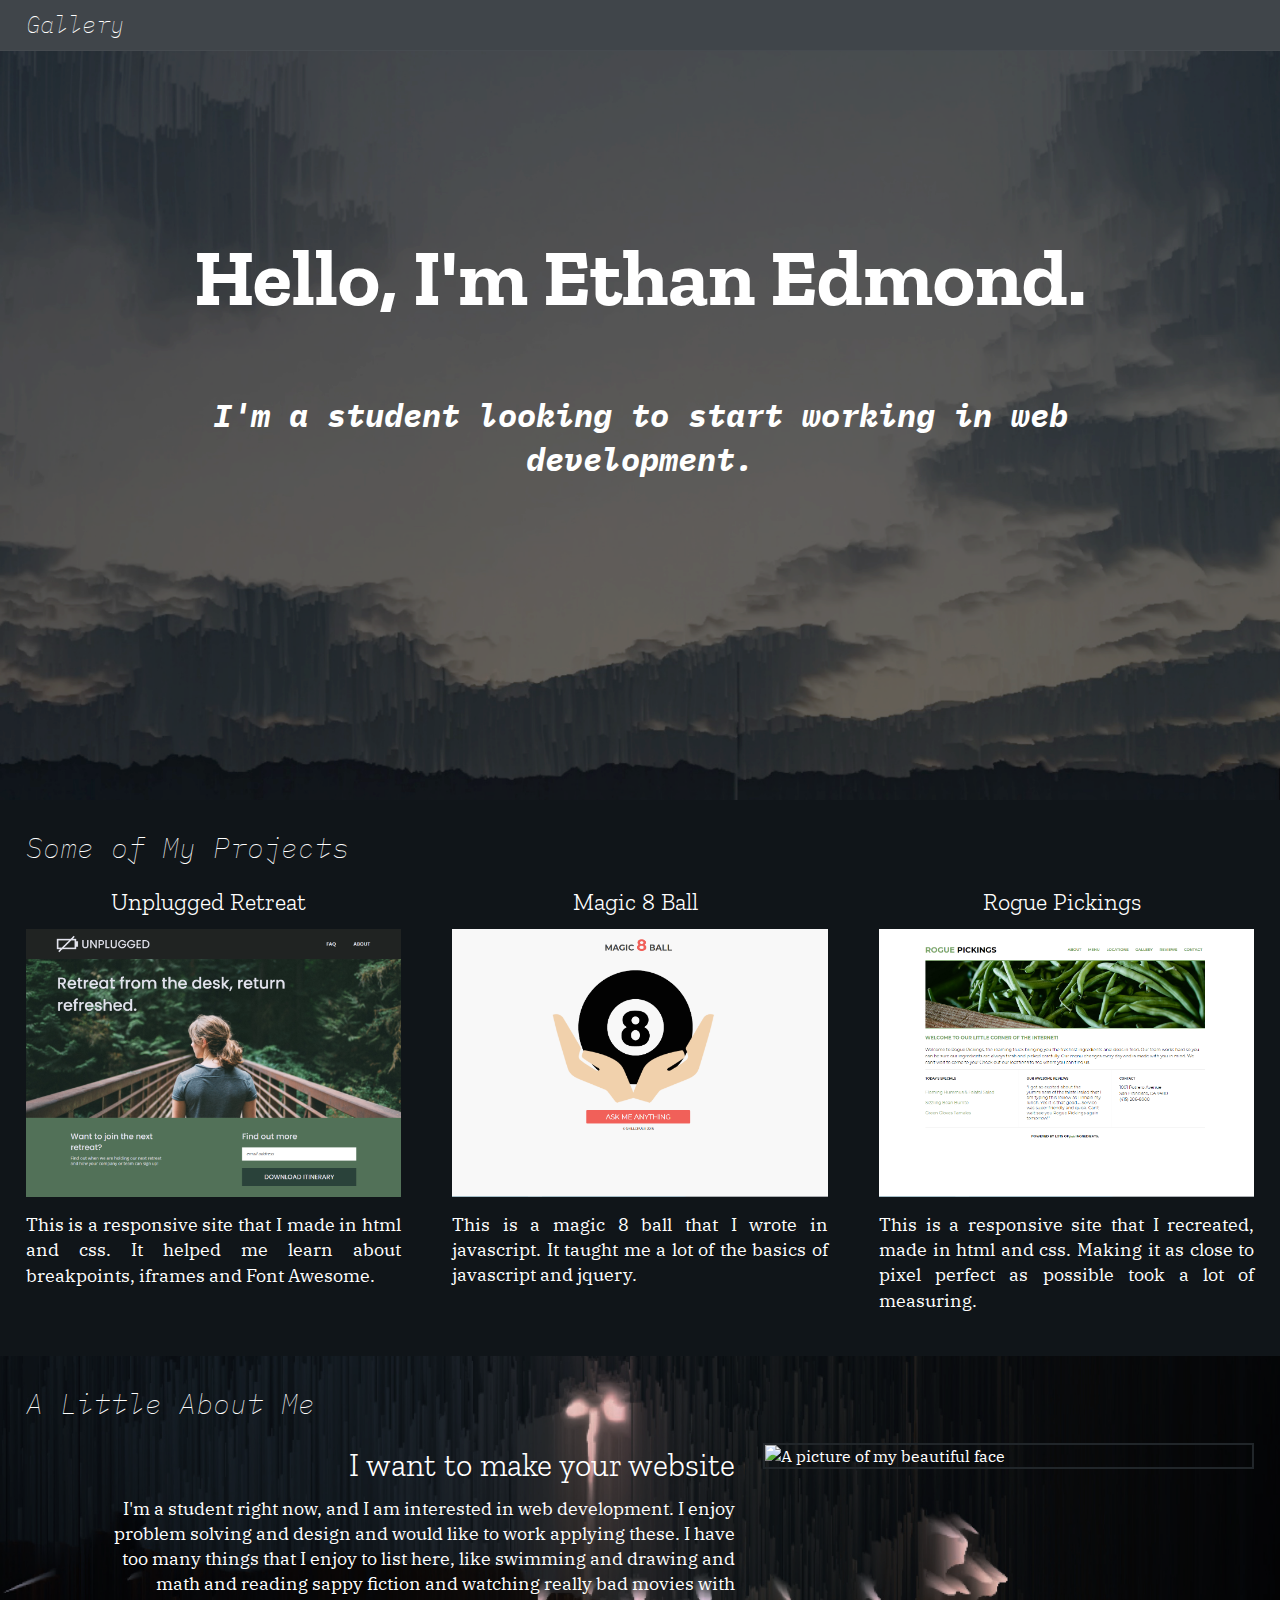
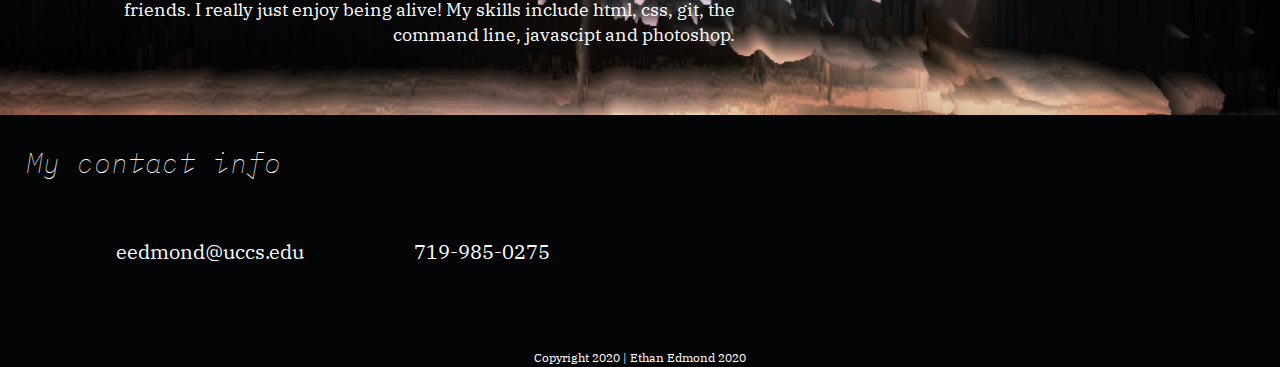
==== index.html @ 9919afca "Fixed TODOs" ====
<!doctype html>
<html class="no-js" lang="">

  <head>
    <meta charset="utf-8">
    <title>Ethan Edmond's Site</title>
    <meta name="description" content="">
    <meta name="viewport" content="width=device-width, initial-scale=1">

    <meta property="og:title" content="">
    <meta property="og:type" content="">
    <meta property="og:url" content="">
    <meta property="og:image" content="">

    <link rel="manifest" href="site.webmanifest">
    <link rel="apple-touch-icon" href="icon.png">
    <!-- Place favicon.ico in the root directory -->

    <link rel="stylesheet" href="css/normalize.css">
    <link rel="stylesheet" href="css/main.css">

    <!-- Google Fonts -->
    <link href="https://fonts.googleapis.com/css2?family=IBM+Plex+Mono:ital,wght@1,100;1,700&family=IBM+Plex+Serif&family=Zilla+Slab:wght@400;700&display=swap" rel="stylesheet">
    <meta name="theme-color" content="#fafafa">

    <!-- Font Awesome -->
    <script src="https://kit.fontawesome.com/902cdac91e.js" crossorigin="anonymous"></script>

  </head>

  <!--
       TODO:
       theme button (maybe in the future)
  -->
  <body>
    <header class="hero-area" id="main-hero">
      <nav>
        <ul>
          <li>
            <a id="gallery-button" href="gallery/index.html">
              gallery
            </a>
          </li>
        </ul>
      </nav>
      <div class="content-wrapper">
        <h1>Hello, I'm Ethan Edmond.</h1>
        <h2>I'm a student looking to start working in web development.</h2>
      </div>
    </header>

    <main>
      <section id="portfolio">
        <div class="content-wrapper">
          <h2>
            <a id="project-button" href="gallery/index.html">
              Some of My Projects
            </a>
          </h2>
          <div class="project-divider"></div>
          <div class="project">
            <h3>
              <a id="unplugged-button" href="https://ethan-edmond.github.io/unplugged-retreat/" target="_blank">
                Unplugged Retreat
              </a>
            </h3>
            <div class="project-image">
              <a href="https://ethan-edmond.github.io/unplugged-retreat/" target="_blank">
                <img id="unplugged-image" src="img/unplugged-screenshot.png" alt="A screenshot of the unplugged project site">
              </a>
            </div>
            <div class="project-content">
              <p>
                This is a responsive site that I made in html and css. It
                helped me learn about breakpoints, iframes and Font
                Awesome.
              </p>
            </div>
          </div>
          <div class="project-divider"></div>
          <div class="project">
            <h3>
              <a id="magic-8-button" href="https://ethan-edmond.github.io/magic-8-ball/" target="_blank">
                Magic 8 Ball
              </a>
            </h3>
            <div class="project-image">
              <a href="https://ethan-edmond.github.io/magic-8-ball/" target="_blank">
                <img id="magic-8-ball-image" src="img/magic-8-ball-screenshot.png" alt="A screenshot of the magic 8 ball project">
              </a>
            </div>
            <div class="project-content">
              <p>
                This is a magic 8 ball that I wrote in javascript. It
                taught me a lot of the basics of javascript and jquery.
              </p>
            </div>
          </div>
          <div class="project-divider"></div>
          <div class="project">
            <h3>
              <a id="rogue-button" href="https://ethan-edmond.github.io/206-rogue-site/" target="_blank">
                Rogue Pickings
              </a>
            </h3>
            <div class="project-image">
              <a href="https://ethan-edmond.github.io/206-rogue-site/" target="_blank">
                <img id="rogue-pickings-image" src="img/rogue-pickings-screenshot.png" alt="A screenshot of the rogue pickings site">
              </a>
            </div>
            <div class="project-content">
              <p>
                This is a responsive site that I recreated, made in html and
                css. Making it as close to pixel perfect as possible took a lot
                of measuring.
              </p>
            </div>
          </div>
        </div>
      </section>
      <section id="about">
        <div class="content-wrapper">
          <h2>
              A Little About Me
          </h2>
          <div id="about-content">
            <div id="about-text">
              <h3>I want to make your website</h3>
              <p>
                I'm a student right now, and I am interested in web development. I
                enjoy problem solving and design and would like to work applying
                these. I have too many things that I enjoy to list here, like
                swimming and drawing and math and reading sappy fiction and
                watching really bad movies with friends. I really just enjoy being
                alive! My skills include html, css, git, the command line,
                javascipt and photoshop.
              </p>
            </div>
            <img src="img/head3-comp.png" alt="A picture of my beautiful face">
          </div>
        </div>
      </section>
    </main>

    <footer>
      <div class="content-wrapper">
        <h2>My contact info</h2>

        <div id="contact">
          <div class="contact-item">
            <p class="fontawesome-icon">
              <a href="mailto:eedmond@uccs.edu">
                <i class="fas fa-paper-plane"></i>
              </a>
            </p>

            <a class="contact-text" href="mailto:eedmond@uccs.edu">eedmond@uccs.edu</a>
          </div>

          <div class="contact-item">
            <p class="fontawesome-icon">
              <a href="tel:7199850275">
                <i class="fas fa-phone"></i>
              </a>
            </p>

            <a class="contact-text" href="tel:7199850275">719-985-0275</a>
          </div>

        </div>

        <div class="divider"></div>

        <div id="social">
          <p class="fontawesome-icon">
            <a href="https://twitter.com/ethanedmond6">
              <i class="fab fa-twitter"></i>
            </a>
          </p>

          <p class="fontawesome-icon">
            <a href="https://github.com/Ethan-Edmond">
              <i class="fab fa-github"></i>
            </a>
          </p>

          <p class="fontawesome-icon">
            <a href="https://linkedin.com/in/ethan-edmond-a02b62186">
              <i class="fab fa-linkedin"></i>
            </a>
          </p>
        </div>
      </div>

      <div id="copyright">
        Copyright 2020 | Ethan Edmond 2020
      </div>
    </footer>

    <script src="js/vendor/modernizr-3.11.2.min.js"></script>
    <script src="js/plugins.js"></script>
    <script src="js/main.js"></script>

    <!-- Google Analytics: change UA-XXXXX-Y to be your site's ID. -->
    <script>
     window.ga = function () { ga.q.push(arguments) }; ga.q = []; ga.l = +new Date;
     ga('create', 'UA-XXXXX-Y', 'auto'); ga('set', 'anonymizeIp', true); ga('set', 'transport', 'beacon'); ga('send', 'pageview')
    </script>
    <script src="https://www.google-analytics.com/analytics.js" async></script>
  </body>

</html>
---- css/main.css ----
/*! HTML5 Boilerplate v8.0.0 | MIT License | https://html5boilerplate.com/ */

/* main.css 2.1.0 | MIT License | https://github.com/h5bp/main.css#readme */
/*
 * What follows is the result of much research on cross-browser styling.
 * Credit left inline and big thanks to Nicolas Gallagher, Jonathan Neal,
 * Kroc Camen, and the H5BP dev community and team.
 */

/* ==========================================================================
   Base styles: opinionated defaults
   ========================================================================== */

html {
  color: #222;
  font-size: 1em;
  line-height: 1.4;
}

/*
 * Remove text-shadow in selection highlight:
 * https://twitter.com/miketaylr/status/12228805301
 *
 * Vendor-prefixed and regular ::selection selectors cannot be combined:
 * https://stackoverflow.com/a/16982510/7133471
 *
 * Customize the background color to match your design.
 */

::-moz-selection {
  background: #b3d4fc;
  text-shadow: none;
}

::selection {
  background: #b3d4fc;
  text-shadow: none;
}

/*
 * A better looking default horizontal rule
 */

hr {
  display: block;
  height: 1px;
  border: 0;
  border-top: 1px solid #ccc;
  margin: 1em 0;
  padding: 0;
}

/*
 * Remove the gap between audio, canvas, iframes,
 * images, videos and the bottom of their containers:
 * https://github.com/h5bp/html5-boilerplate/issues/440
 */

audio,
canvas,
iframe,
img,
svg,
video {
  vertical-align: middle;
}

/*
 * Remove default fieldset styles.
 */

fieldset {
  border: 0;
  margin: 0;
  padding: 0;
}

/*
 * Allow only vertical resizing of textareas.
 */

textarea {
  resize: vertical;
}

/* ==========================================================================
   Author's custom styles
   ========================================================================== */

/***** Global Styles *****/

html {
    font-size: 16px;
    font-family: "IBM Plex Serif";
    background: #101519;
    color: white;
}

ul {
    color: white;
    display: flex;
    justify-content: space-evenly;
    align-items: center;
    list-style-type: none;
    font-family: "IBM Plex Mono";
    font-size: 1.5em;
    font-weight: 100;
    font-style: italic;
    margin: 0;
    padding: 8px 0;
    background: #40454a;
    text-transform: capitalize;
    border: 0px solid #464b50;
    border-width: 0 0 1px 0;
}

a {
    padding: 8px 0;
    text-decoration: inherit;
    color: inherit;
}

.content-wrapper {
    padding-top: 24px;
    padding-left: 6%;
    padding-right: 6%;
    width: 100%;
    box-sizing: border-box;
}

#main-hero {
    background-image: url("../img/glitch-art-background-1-low-contrast2.png");
    background-size: cover;
    background-position: right bottom;
    margin: 0;
    width: 100%;
    height: 406px;
    color: white;
}

h1 {
    margin: 0;
    padding: 0 20% 0% 10px;
    font-family: "Zilla Slab";
    font-size: 2.25em;
}

.hero-area h2 {
    padding-right: 30%;
    font-weight: 700;
    margin-bottom: 0;
}

.hero-area .content-wrapper {
    padding-bottom: 30px;
}

h2 {
    margin: 0;
    margin-bottom: 30px;
    font-family: "IBM Plex Mono";
    font-weight: 100;
    font-size: 1.25em;
    font-style: italic;
}

h3 {
    font-family: "Zilla Slab";
    font-size: 1.25em;
    font-weight: 100;
}

#portfolio {
    margin: 0;
}

#portfolio .content-wrapper {
    padding: 24px 0 0 0;
}


#portfolio h2 {
    padding: 0px 6%;
    margin-bottom: 20px;
}

#portfolio img {
    width: 100%;
}

.project {
    padding: 1px 6%;
}

.project-divider {
    border: 1px solid #21262a;
    width: 88%;
    margin-left: 6%;
    box-sizing: border-box;
}

#about {
    background-image: url("../img/glitch-art-background-3.png");
    background-size: cover;
    background-position: 65% 100%;
    padding-bottom: 30px;
}

#about h2 {
    margin-bottom: 20px;
}


#about h3 {
    margin: 0 0 8px 0;
}

#about p {
    margin: 0 0 10px 0;
}

#about img {
    width: 100%;
    border: 2px solid #21262a;
    box-sizing: border-box;
}

footer {
    background: #030506;
}

footer .content-wrapper {
    display: flex;
    justify-content: center;
    align-items: center;
    flex-flow: column wrap;
    text-align: center;
}

footer h2 {
    margin: 0;
}

footer .fontawesome-icon {
    display: inline;
    font-size: 2em;
    margin: 0;
}

footer #contact {
    width: 50%;
}

footer .contact-text {
    display: none;
}

footer .divider {
    border: 1px solid #21262a;
    width: 80%;
}

footer #social, footer #contact {
    display: flex;
    justify-content: space-between;
    align-items: center;
    flex-flow: row wrap;
    text-align: center;
    margin: 20px 0;
}

footer #social {
    width: 75%;
}

footer #copyright {
    text-align: center;
    font-size: 0.8em;
}

#gallery-main #portfolio .content-wrapper {
    padding: 0;
    background-image: url("../img/glitch-art-background-1-low-contrast2.png");
    background-size: cover;
    height: 762px;
}

#gallery-main #portfolio #gallery-button-board {
    display: flex;
    align-items: center;
    justify-content: space-between;
    flex-flow: row nowrap;
    padding-top: 10px;
    width: 100%;
}

#gallery-main #portfolio #gallery-button-board h2 {
    font-weight: 100;
    width: auto;
    margin-bottom: 0;
    cursor: pointer;
}

#gallery-main #portfolio .project {
    display: none;
    padding: 0;
}

#gallery-main #portfolio .project h3, #gallery-main #portfolio .project p {
    padding: 0 6%;
}

#about-main .content-wrapper {
    background-image: url("../img/glitch-art-background-1-low-contrast2.png");
    background-size: cover;
    overflow: auto;
}


/* ==========================================================================
   Helper classes
   ========================================================================== */

/*
 * Hide visually and from screen readers
 */

.hidden,
[hidden] {
  display: none !important;
}

/*
 * Hide only visually, but have it available for screen readers:
 * https://snook.ca/archives/html_and_css/hiding-content-for-accessibility
 *
 * 1. For long content, line feeds are not interpreted as spaces and small width
 *    causes content to wrap 1 word per line:
 *    https://medium.com/@jessebeach/beware-smushed-off-screen-accessible-text-5952a4c2cbfe
 */

.sr-only {
  border: 0;
  clip: rect(0, 0, 0, 0);
  height: 1px;
  margin: -1px;
  overflow: hidden;
  padding: 0;
  position: absolute;
  white-space: nowrap;
  width: 1px;
  /* 1 */
}

/*
 * Extends the .sr-only class to allow the element
 * to be focusable when navigated to via the keyboard:
 * https://www.drupal.org/node/897638
 */

.sr-only.focusable:active,
.sr-only.focusable:focus {
  clip: auto;
  height: auto;
  margin: 0;
  overflow: visible;
  position: static;
  white-space: inherit;
  width: auto;
}

/*
 * Hide visually and from screen readers, but maintain layout
 */

.invisible {
  visibility: hidden;
}

/*
 * Clearfix: contain floats
 *
 * For modern browsers
 * 1. The space content is one way to avoid an Opera bug when the
 *    `contenteditable` attribute is included anywhere else in the document.
 *    Otherwise it causes space to appear at the top and bottom of elements
 *    that receive the `clearfix` class.
 * 2. The use of `table` rather than `block` is only necessary if using
 *    `:before` to contain the top-margins of child elements.
 */

.clearfix::before,
.clearfix::after {
  content: " ";
  display: table;
}

.clearfix::after {
  clear: both;
}

/* ==========================================================================
   EXAMPLE Media Queries for Responsive Design.
   These examples override the primary ('mobile first') styles.
   Modify as content requires.
   ========================================================================== */

@media (min-width: 768px) {
    h1 {
        font-size: 2.75em;
        padding: 0 0 0 10px;
    }
    h2 {
        font-size: 1.75em;
    }
    h3 {
        font-size: 1.5em;
        margin: 8px 0;
    }
    p {
        font-size: 1.125em;
        margin: 5px 0;
    }
    #main-hero {
        height: 512px;
    }

    ul {
        padding-right: 66%;
        padding-left: 4%;
        justify-content: space-between;
    }
    .hero-area .content-wrapper {
        width: 80%;
        padding-left: 4%;
    }
    .hero-area h2 {
        padding-right: 0;
    }
    #portfolio h2 {
        padding-left: 4%;
    }
    .project-divider {
        width: 92%;
        margin-left: 4%;
    }
    .project {
        padding: 1px 4% 10px 4%;
        overflow: auto;
    }
    .project h3 {
        width: 30%;
        float: left;
        text-align: right;
        padding-right: 10px;
        box-sizing: border-box;
    }
    .project-image {
        width: 70%;
        float: right;
        margin-top: 10px;
    }
    .project .project-content {
        width: 30%;
        float: left;
        padding-right: 10px;
        box-sizing: border-box;
        text-align: right;
    }
    #about .content-wrapper {
        padding: 24px 4%;
    }
    #about #about-content {
        overflow: auto;
    }
    #about #about-content #about-text {
        width: 50%;
        float: left;
        padding-right: 10px;
        text-align: right;
        box-sizing: border-box;
    }
    #about img {
        width: 50%;
        float: right;
    }
    footer .content-wrapper {
        padding: 24px 4%;
        text-align: left;
        align-items: flex-start;
        justify-content: flex-start;
        flex-flow: row wrap;
    }
    footer #contact {
        width: 100%;
        justify-content: space-evenly;
    }
    footer h2 {
        width: 100%;
    }
    footer .divider {
        display: none;
    }
    footer .contact-text {
        display: inline;
        padding: 20px;
        font-size: 1.75em;
    }
    footer .fontawesome-icon {
        font-size: 3em;
    }
    footer .contact-item {
        display: flex;
        justify-content: center;
        align-items: center;
    }
    footer #social {
        justify-content: space-between;
        width: 100%;
        padding: 0 12%;
    }
    footer #copyright {
        font-size: 1.25em;
    }
    #gallery-main #portfolio .content-wrapper {
        height: 1024px;
    }
    #gallery-main .project-image, #gallery-main .project h3, #gallery-main .project .project-content {
        width: 100%;
        text-align: center;
        float: none;
    }
}

@media (min-width: 1200px) {
    ul {
        padding-right: 80%;
        padding-left: 2%;
    }
    h1 {
        font-size: 5em;
        padding: 0;
    }
    #main-hero {
        height: 800px;
    }
    .hero-area h2 {
        padding: 60px 14%;
        font-size: 2em;
    }
    .hero-area .content-wrapper {
        padding: 170px 2% 0;
        text-align: center;
        width: 100%;
    }
    #portfolio h2 {
        padding: 0 2%;
        width: 100%;
        margin: 0 0 10px 0;
    }
    #portfolio .content-wrapper {
        display: flex;
        justify-content: center;
        align-items: flex-start;
        flex-flow: row wrap;
        padding: 28px 0;
    }
    #portfolio .project-divider {
        display: none;
    }
    .project {
        width: 33.3333%;
        box-sizing: border-box;
        margin: 0;
        padding: 0;
    }
    .project h3, .project .project-image, .project .project-content {
        float: none;
        width: 100%;
    }
    .project h3 {
        text-align: center;
    }
    .project .project-image {
        box-sizing: border-box;
        padding: 0 6%;
    }
    .project .project-content {
        padding: 10px 6%;
        text-align: justify;
    }
    #about .content-wrapper {
        padding: 28px 2%;
    }

    #about #about-content #about-text {
        width: 60%;
        padding: 0 28px 0 5%;
    }
    #about h3 {
        font-size: 2em;
    }
    #about img {
        width: 40%;
    }
    footer .content-wrapper {
        flex-flow: row wrap;
        padding: 28px 2%;
    }
    footer .contact-text {
        font-size: 1.25em;
    }
    footer #contact {
        width: 50%;
        box-sizing: border-box;
        flex-flow: row wrap;
        align-items: flex-start;
        padding-left: 0%;
        margin: 36px 0;
    }
    footer #social {
        width: 49%;
        box-sizing: border-box;
        align-items: center;
        margin: 34px 0;
        padding: 0 5% 0 0;
    }
    footer #contact .fontawesome-icon {
        font-size: 1.75em;
    }
    footer #copyright {
        font-size: 0.75em;
    }
    #gallery-main #portfolio .content-wrapper {
        height: auto;
    }
    #gallery-main .project {
        width: 100%;
        overflow: visible;
    }
    #gallery-main .project .project-image {
        padding: 0;
    }
}

/* ==========================================================================
   Print styles.
   Inlined to avoid the additional HTTP request:
   https://www.phpied.com/delay-loading-your-print-css/
   ========================================================================== */

@media print {
  *,
  *::before,
  *::after {
    background: #fff !important;
    color: #000 !important;
    /* Black prints faster */
    box-shadow: none !important;
    text-shadow: none !important;
  }

  a,
  a:visited {
    text-decoration: underline;
  }

  a[href]::after {
    content: " (" attr(href) ")";
  }

  abbr[title]::after {
    content: " (" attr(title) ")";
  }

  /*
   * Don't show links that are fragment identifiers,
   * or use the `javascript:` pseudo protocol
   */
  a[href^="#"]::after,
  a[href^="javascript:"]::after {
    content: "";
  }

  pre {
    white-space: pre-wrap !important;
  }

  pre,
  blockquote {
    border: 1px solid #999;
    page-break-inside: avoid;
  }

  /*
   * Printing Tables:
   * https://web.archive.org/web/20180815150934/http://css-discuss.incutio.com/wiki/Printing_Tables
   */
  thead {
    display: table-header-group;
  }

  tr,
  img {
    page-break-inside: avoid;
  }

  p,
  h2,
  h3 {
    orphans: 3;
    widows: 3;
  }

  h2,
  h3 {
    page-break-after: avoid;
  }
}
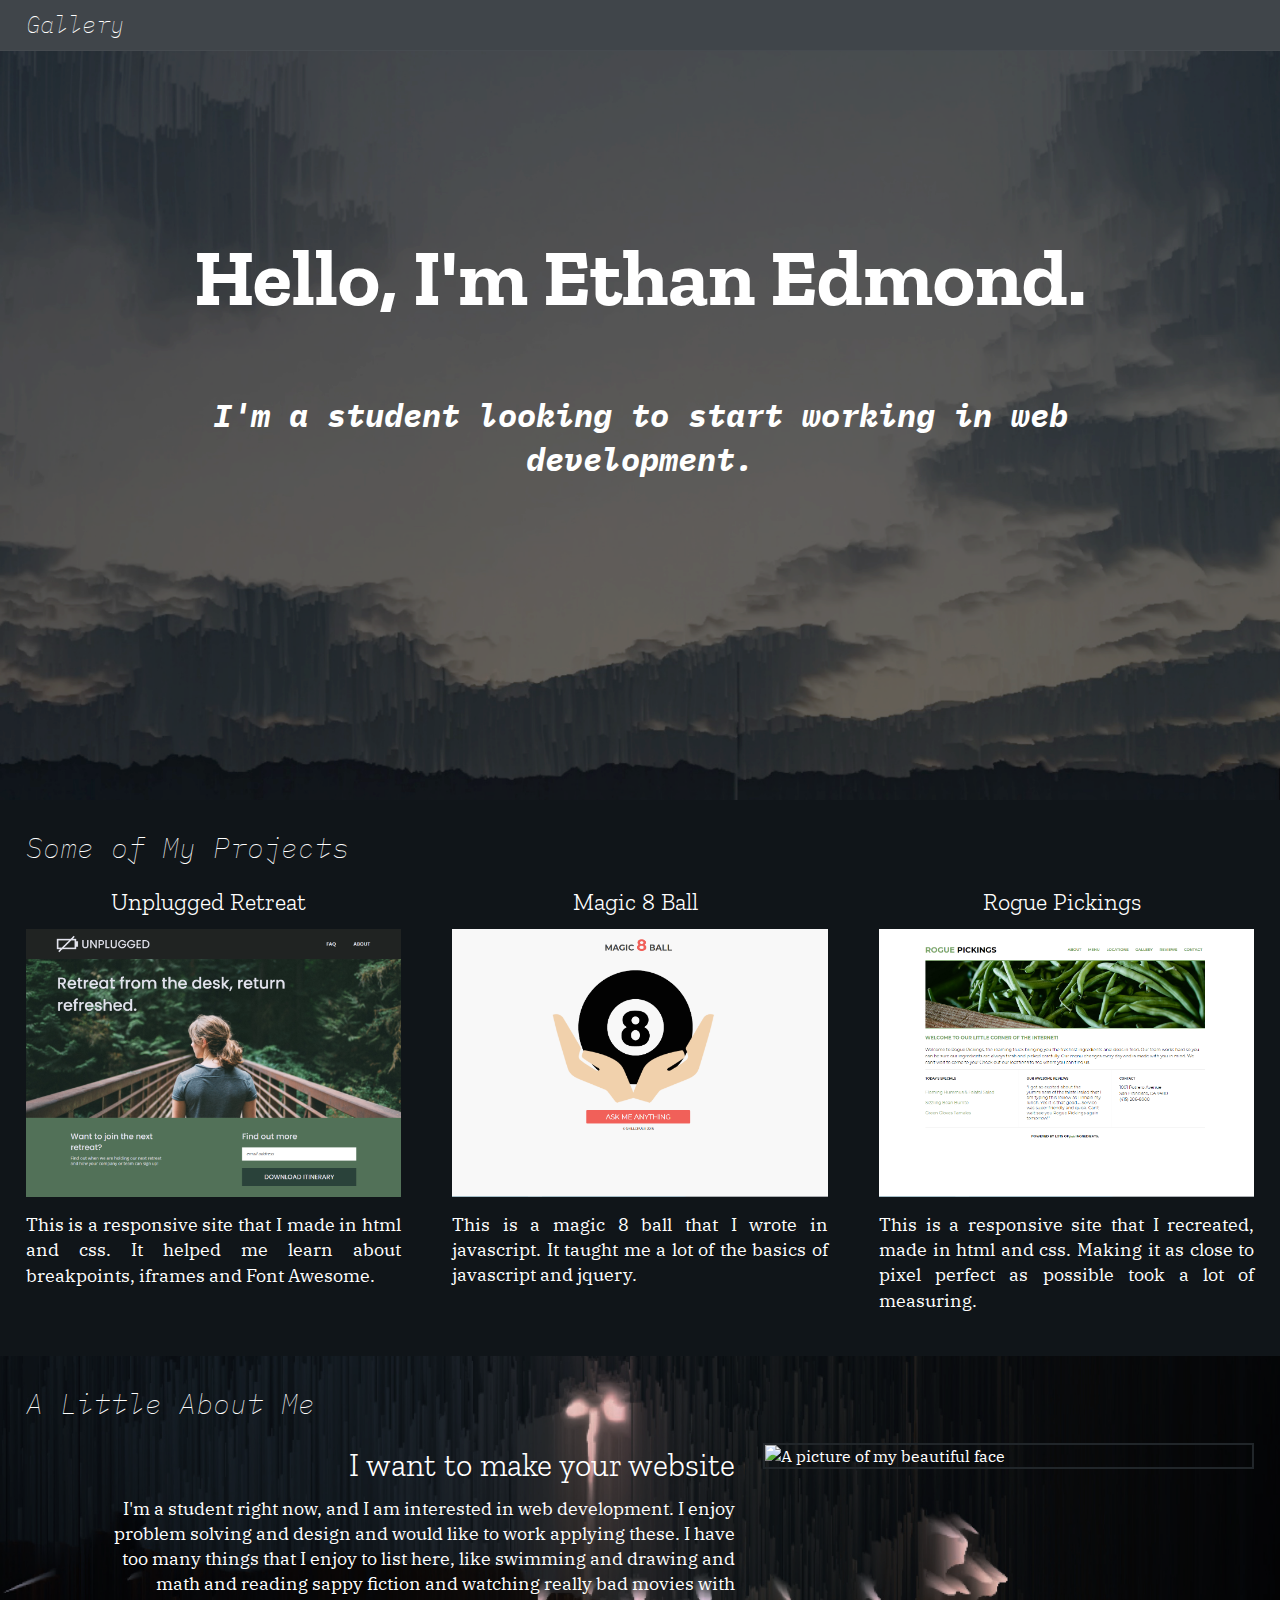
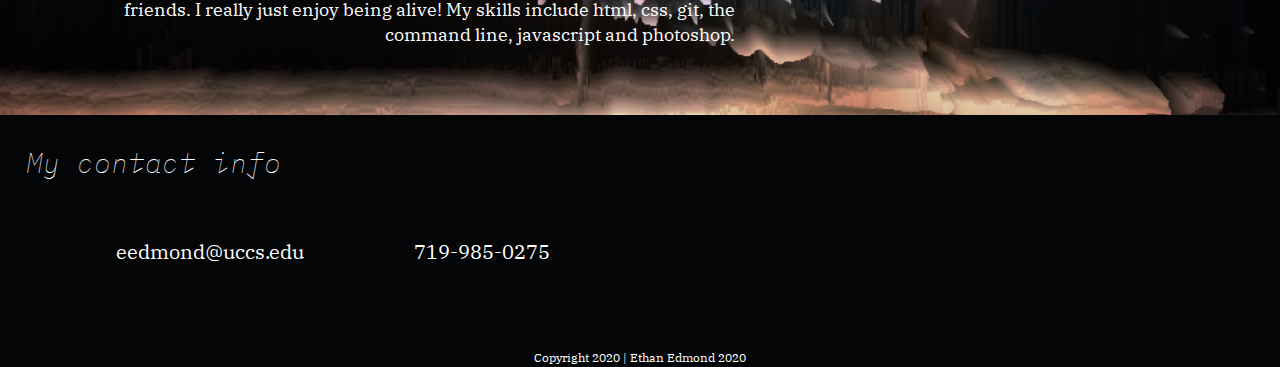
==== commit 705ca5c8: "Fixed typo... javascipt" ====
--- a/index.html
+++ b/index.html
@@ -133,7 +133,7 @@
                 swimming and drawing and math and reading sappy fiction and
                 watching really bad movies with friends. I really just enjoy being
                 alive! My skills include html, css, git, the command line,
-                javascipt and photoshop.
+                javascript and photoshop.
               </p>
             </div>
             <img src="img/head3-comp.png" alt="A picture of my beautiful face">
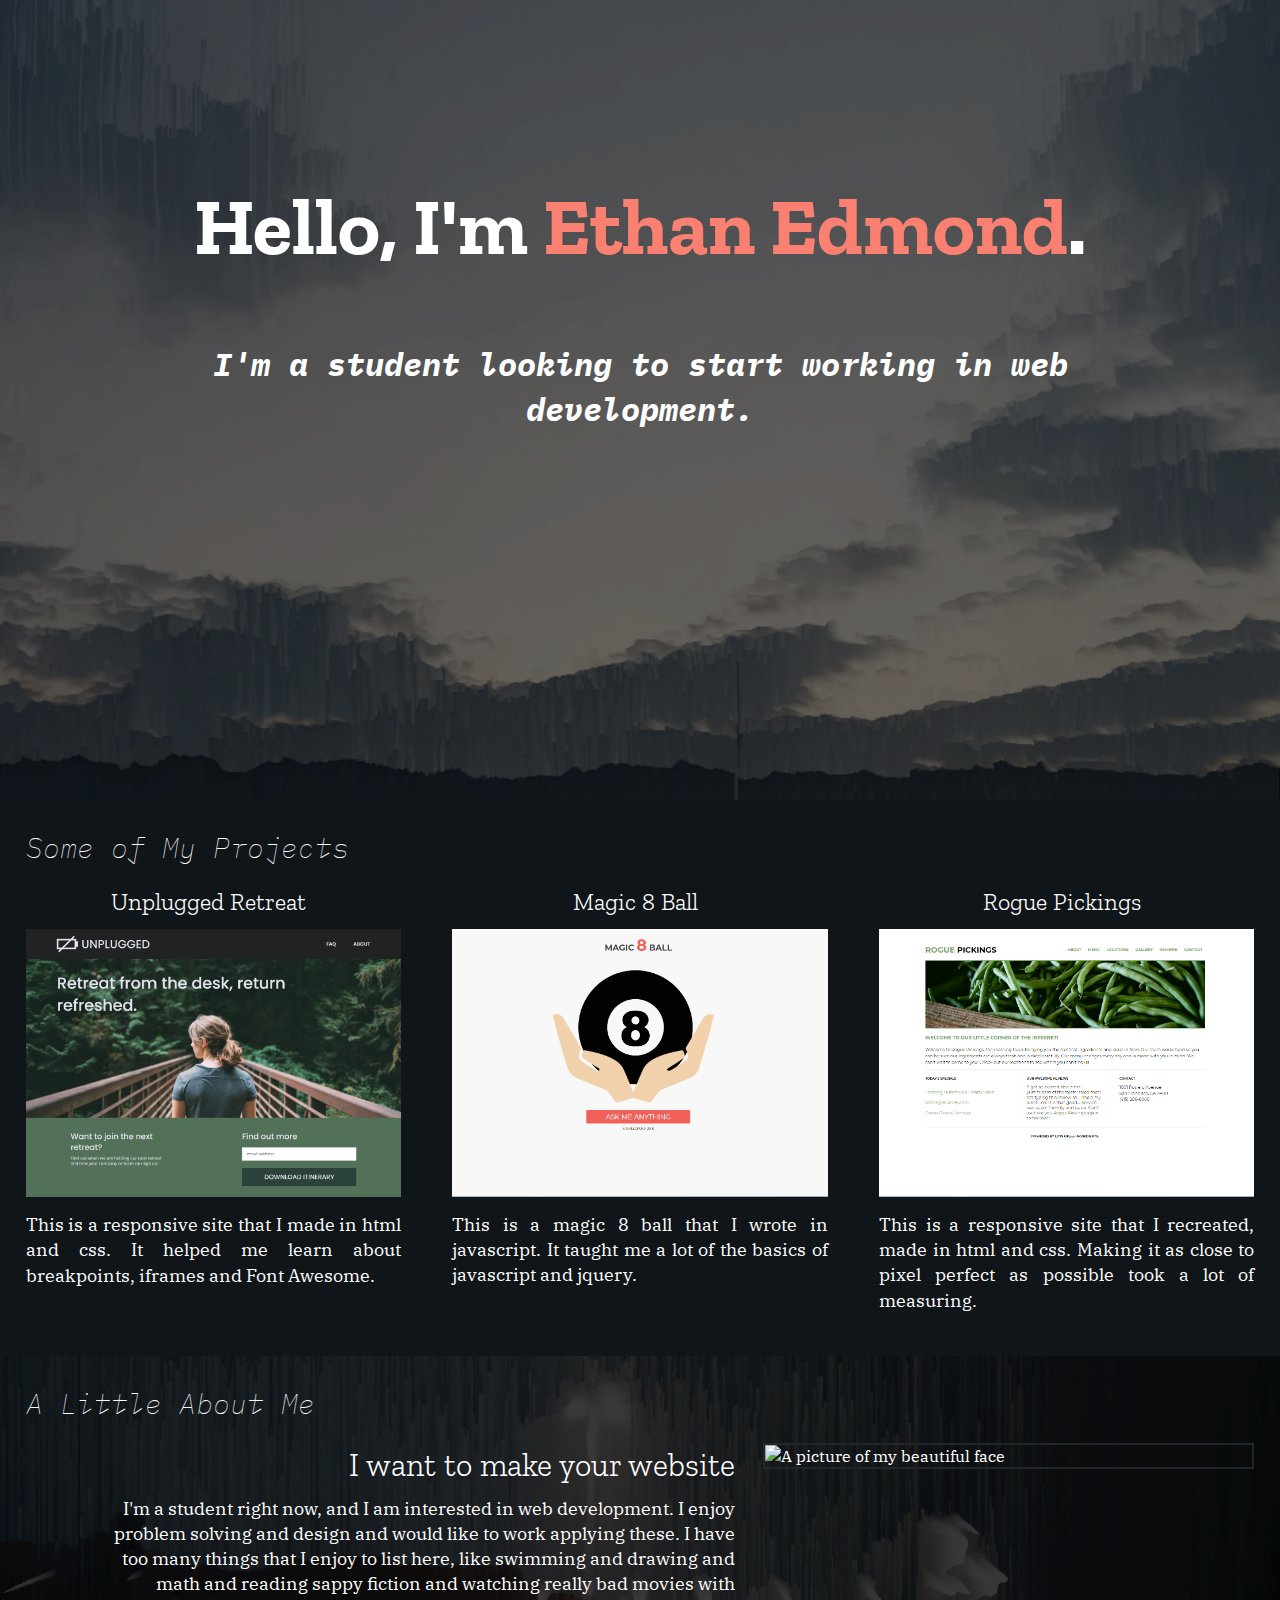
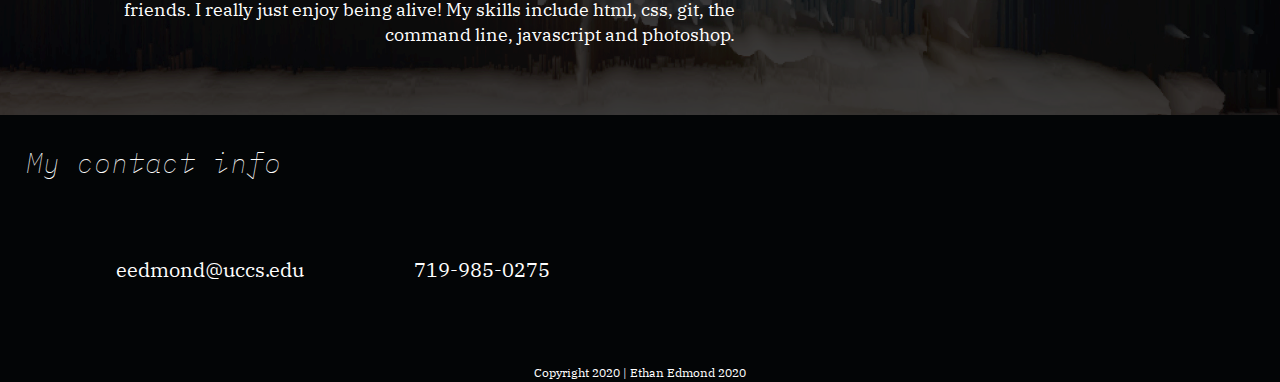
==== commit f33b963e: "Removed js, added css hover states" ====
--- a/index.html
+++ b/index.html
@@ -34,17 +34,8 @@
   -->
   <body>
     <header class="hero-area" id="main-hero">
-      <nav>
-        <ul>
-          <li>
-            <a id="gallery-button" href="gallery/index.html">
-              gallery
-            </a>
-          </li>
-        </ul>
-      </nav>
       <div class="content-wrapper">
-        <h1>Hello, I'm Ethan Edmond.</h1>
+        <h1>Hello, I'm <em>Ethan Edmond</em>.</h1>
         <h2>I'm a student looking to start working in web development.</h2>
       </div>
     </header>
@@ -53,9 +44,7 @@
       <section id="portfolio">
         <div class="content-wrapper">
           <h2>
-            <a id="project-button" href="gallery/index.html">
-              Some of My Projects
-            </a>
+            Some of My Projects
           </h2>
           <div class="project-divider"></div>
           <div class="project">
@@ -148,23 +137,22 @@
 
         <div id="contact">
           <div class="contact-item">
-            <p class="fontawesome-icon">
-              <a href="mailto:eedmond@uccs.edu">
+            <a href="mailto:eedmond@uccs.edu">
+              <p class="fontawesome-icon">
                 <i class="fas fa-paper-plane"></i>
-              </a>
-            </p>
-
-            <a class="contact-text" href="mailto:eedmond@uccs.edu">eedmond@uccs.edu</a>
+              </p>
+
+              <span class="contact-text">eedmond@uccs.edu</span>
+            </a>
           </div>
 
           <div class="contact-item">
-            <p class="fontawesome-icon">
-              <a href="tel:7199850275">
+            <a href="tel:7199850275">
+              <p class="fontawesome-icon">
                 <i class="fas fa-phone"></i>
-              </a>
-            </p>
-
-            <a class="contact-text" href="tel:7199850275">719-985-0275</a>
+              </p>
+              <span class="contact-text">719-985-0275</span>
+            </a>
           </div>
 
         </div>
--- a/css/main.css
+++ b/css/main.css
@@ -120,6 +120,16 @@
     color: inherit;
 }
 
+a:hover {
+    color: salmon;
+    font-weight: bold;
+}
+
+em {
+    font-style: normal;
+    color: salmon;
+}
+
 .content-wrapper {
     padding-top: 24px;
     padding-left: 6%;
@@ -186,6 +196,11 @@
 
 #portfolio img {
     width: 100%;
+    box-sizing: border-box;
+}
+
+#portfolio img:hover {
+    border: 3px solid salmon;
 }
 
 .project {
@@ -200,16 +215,15 @@
 }
 
 #about {
-    background-image: url("../img/glitch-art-background-3.png");
+    background-image: url("../img/glitch-art-background-3-low-contrast.png");
     background-size: cover;
-    background-position: 65% 100%;
+    background-position: left bottom;
     padding-bottom: 30px;
 }
 
 #about h2 {
     margin-bottom: 20px;
 }
-
 
 #about h3 {
     margin: 0 0 8px 0;
@@ -508,6 +522,8 @@
     }
     footer .fontawesome-icon {
         font-size: 3em;
+        position: relative;
+        top: 4px;
     }
     footer .contact-item {
         display: flex;
@@ -626,7 +642,7 @@
         padding: 0 5% 0 0;
     }
     footer #contact .fontawesome-icon {
-        font-size: 1.75em;
+        top: 0px;
     }
     footer #copyright {
         font-size: 0.75em;
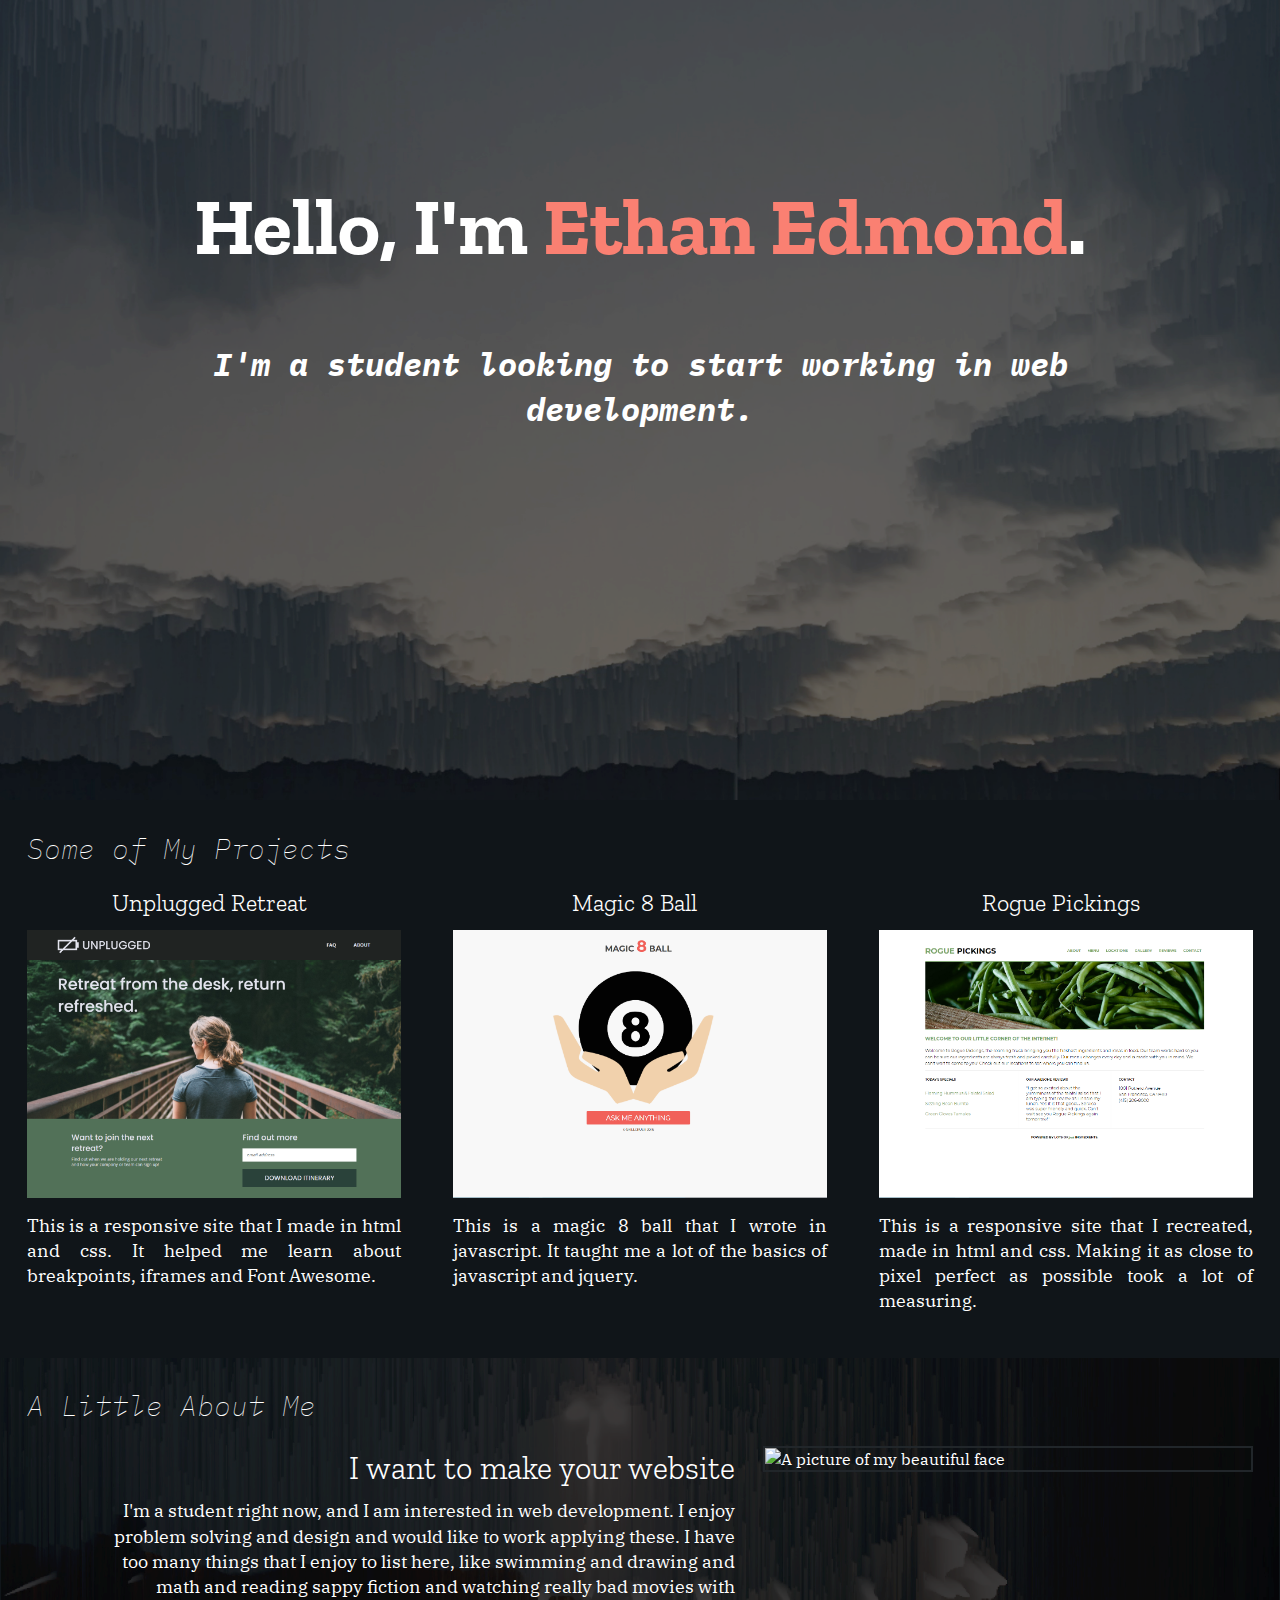
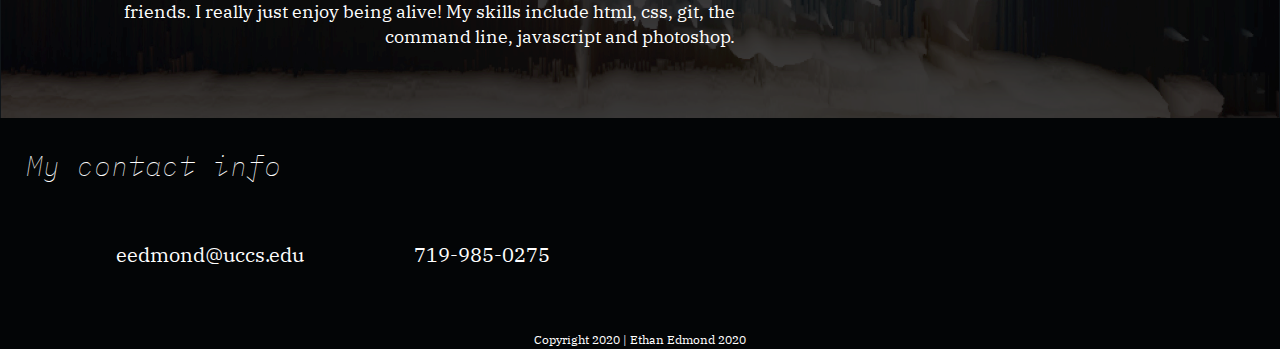
==== commit 07c93225: "Resized margins in footer to line up icons" ====
--- a/index.html
+++ b/index.html
@@ -141,7 +141,6 @@
               <p class="fontawesome-icon">
                 <i class="fas fa-paper-plane"></i>
               </p>
-
               <span class="contact-text">eedmond@uccs.edu</span>
             </a>
           </div>
@@ -154,7 +153,6 @@
               <span class="contact-text">719-985-0275</span>
             </a>
           </div>
-
         </div>
 
         <div class="divider"></div>
--- a/css/main.css
+++ b/css/main.css
@@ -94,24 +94,6 @@
     font-family: "IBM Plex Serif";
     background: #101519;
     color: white;
-}
-
-ul {
-    color: white;
-    display: flex;
-    justify-content: space-evenly;
-    align-items: center;
-    list-style-type: none;
-    font-family: "IBM Plex Mono";
-    font-size: 1.5em;
-    font-weight: 100;
-    font-style: italic;
-    margin: 0;
-    padding: 8px 0;
-    background: #40454a;
-    text-transform: capitalize;
-    border: 0px solid #464b50;
-    border-width: 0 0 1px 0;
 }
 
 a {
@@ -182,6 +164,7 @@
 
 #portfolio {
     margin: 0;
+    border: 1px solid #101519;
 }
 
 #portfolio .content-wrapper {
@@ -200,7 +183,8 @@
 }
 
 #portfolio img:hover {
-    border: 3px solid salmon;
+    border: 2px solid salmon;
+    border-width: 2px 2px 1px;
 }
 
 .project {
@@ -219,6 +203,8 @@
     background-size: cover;
     background-position: left bottom;
     padding-bottom: 30px;
+    border: 1px solid #101519;
+    border-width: 1px 1px 0;
 }
 
 #about h2 {
@@ -291,45 +277,6 @@
     text-align: center;
     font-size: 0.8em;
 }
-
-#gallery-main #portfolio .content-wrapper {
-    padding: 0;
-    background-image: url("../img/glitch-art-background-1-low-contrast2.png");
-    background-size: cover;
-    height: 762px;
-}
-
-#gallery-main #portfolio #gallery-button-board {
-    display: flex;
-    align-items: center;
-    justify-content: space-between;
-    flex-flow: row nowrap;
-    padding-top: 10px;
-    width: 100%;
-}
-
-#gallery-main #portfolio #gallery-button-board h2 {
-    font-weight: 100;
-    width: auto;
-    margin-bottom: 0;
-    cursor: pointer;
-}
-
-#gallery-main #portfolio .project {
-    display: none;
-    padding: 0;
-}
-
-#gallery-main #portfolio .project h3, #gallery-main #portfolio .project p {
-    padding: 0 6%;
-}
-
-#about-main .content-wrapper {
-    background-image: url("../img/glitch-art-background-1-low-contrast2.png");
-    background-size: cover;
-    overflow: auto;
-}
-
 
 /* ==========================================================================
    Helper classes
@@ -439,11 +386,6 @@
         height: 512px;
     }
 
-    ul {
-        padding-right: 66%;
-        padding-left: 4%;
-        justify-content: space-between;
-    }
     .hero-area .content-wrapper {
         width: 80%;
         padding-left: 4%;
@@ -522,8 +464,10 @@
     }
     footer .fontawesome-icon {
         font-size: 3em;
+    }
+    footer #contact .fontawesome-icon {
         position: relative;
-        top: 4px;
+        top: 8px;
     }
     footer .contact-item {
         display: flex;
@@ -538,21 +482,9 @@
     footer #copyright {
         font-size: 1.25em;
     }
-    #gallery-main #portfolio .content-wrapper {
-        height: 1024px;
-    }
-    #gallery-main .project-image, #gallery-main .project h3, #gallery-main .project .project-content {
-        width: 100%;
-        text-align: center;
-        float: none;
-    }
 }
 
 @media (min-width: 1200px) {
-    ul {
-        padding-right: 80%;
-        padding-left: 2%;
-    }
     h1 {
         font-size: 5em;
         padding: 0;
@@ -632,7 +564,7 @@
         flex-flow: row wrap;
         align-items: flex-start;
         padding-left: 0%;
-        margin: 36px 0;
+        margin: 18px 0;
     }
     footer #social {
         width: 49%;
@@ -641,21 +573,8 @@
         margin: 34px 0;
         padding: 0 5% 0 0;
     }
-    footer #contact .fontawesome-icon {
-        top: 0px;
-    }
     footer #copyright {
         font-size: 0.75em;
-    }
-    #gallery-main #portfolio .content-wrapper {
-        height: auto;
-    }
-    #gallery-main .project {
-        width: 100%;
-        overflow: visible;
-    }
-    #gallery-main .project .project-image {
-        padding: 0;
     }
 }
 
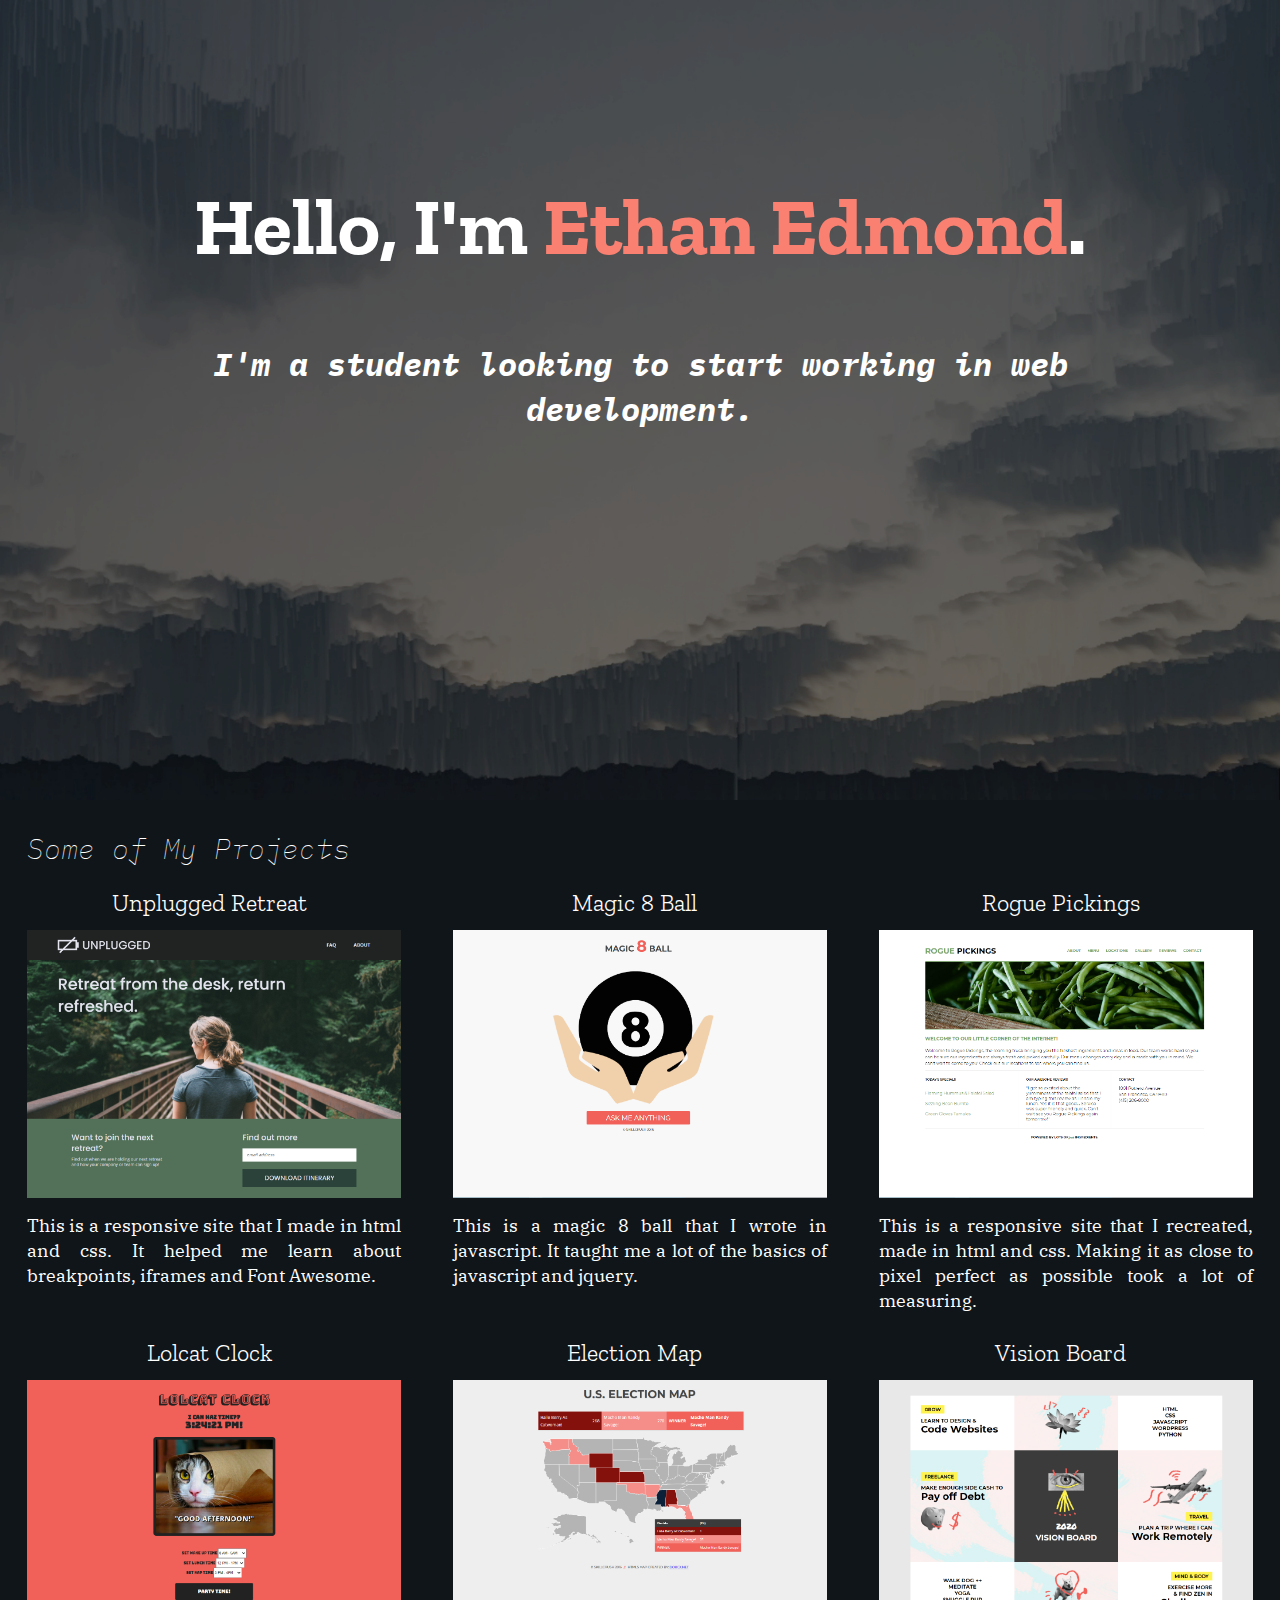
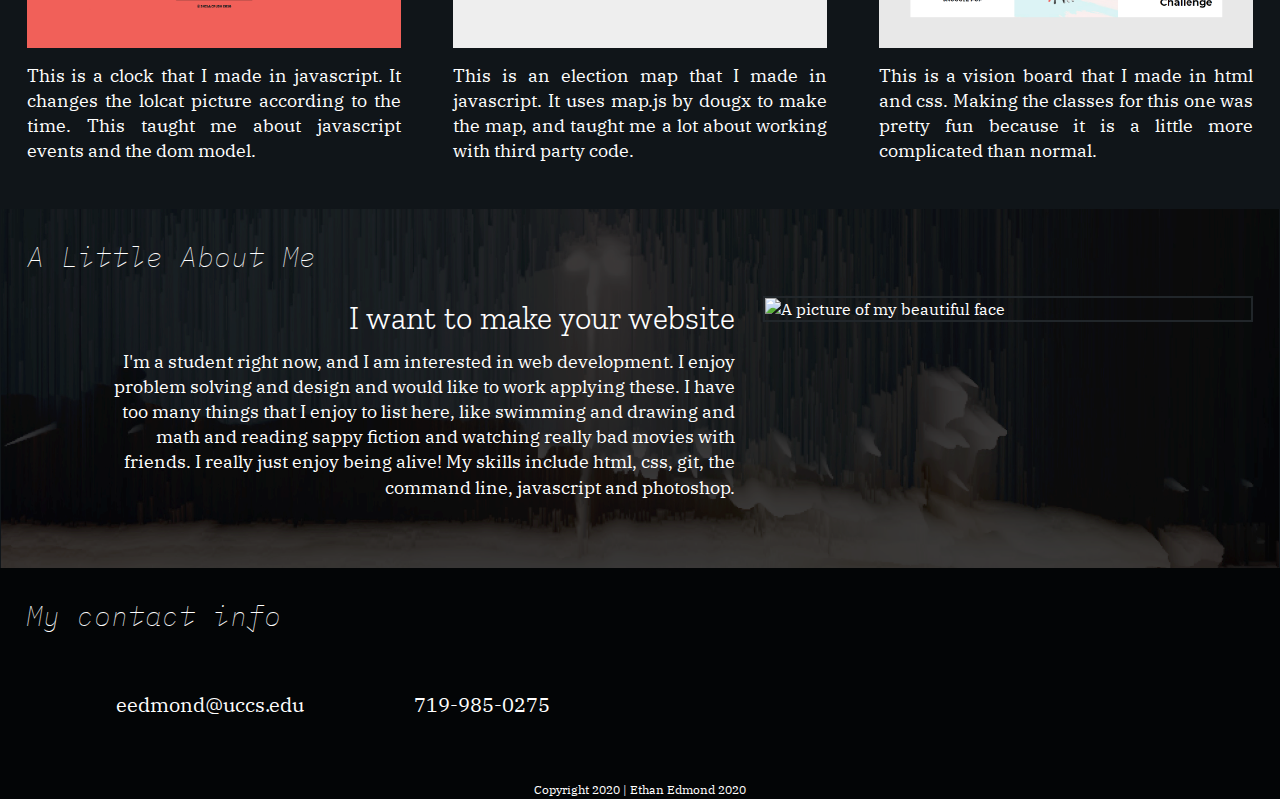
==== commit 240eb5d5: "Added additional projects to project section" ====
--- a/index.html
+++ b/index.html
@@ -105,12 +105,72 @@
               </p>
             </div>
           </div>
+          <div class="project-divider"></div>
+          <div class="project" >
+            <h3>
+              <a href="https://ethan-edmond.github.io/lolcat-clock/" target="_blank">
+                Lolcat Clock
+              </a>
+            </h3>
+            <div class="project-image">
+              <a href="https://ethan-edmond.github.io/lolcat-clock/" target="_blank">
+                <img src="img/lolcat-clock-screenshot.png" alt="A screenshot of the rogue pickings site">
+              </a>
+            </div>
+            <div class="project-content">
+              <p>
+                This is a clock that I made in javascript. It changes the lolcat
+                picture according to the time. This taught me about javascript
+                events and the dom model.
+              </p>
+            </div>
+          </div>
+          <div class="project-divider"></div>
+          <div class="project" >
+            <h3>
+              <a href="https://ethan-edmond.github.io/election-map/"  target="_blank">
+                Election Map
+              </a>
+            </h3>
+            <div class="project-image">
+              <a href="https://ethan-edmond.github.io/election-map/"  target="_blank">
+                <img src="img/election-map-screenshot.png" alt="A screenshot of the rogue pickings site">
+              </a>
+            </div>
+            <div class="project-content">
+              <p>
+                This is an election map that I made in javascript. It uses
+                map.js by dougx to make the map, and taught me a lot about
+                working with third party code.
+              </p>
+            </div>
+          </div>
+          <div class="project-divider"></div>
+          <div class="project" >
+            <h3>
+              <a href="https://ethan-edmond.github.io/vision-board/"  target="_blank">
+                Vision Board
+              </a>
+            </h3>
+            <div class="project-image">
+              <a href="https://ethan-edmond.github.io/vision-board/"  target="_blank">
+                <img src="img/vision-board-screenshot.png" alt="A screenshot of the rogue pickings site">
+              </a>
+            </div>
+            <div class="project-content">
+              <p>
+                This is a vision board that I made in html and css. Making the
+                classes for this one was pretty fun because it is a little more
+                complicated than normal.
+              </p>
+            </div>
+          </div>
         </div>
       </section>
       <section id="about">
         <div class="content-wrapper">
           <h2>
-              A Little About Me
+            A Little About Me
           </h2>
           <div id="about-content">
             <div id="about-text">
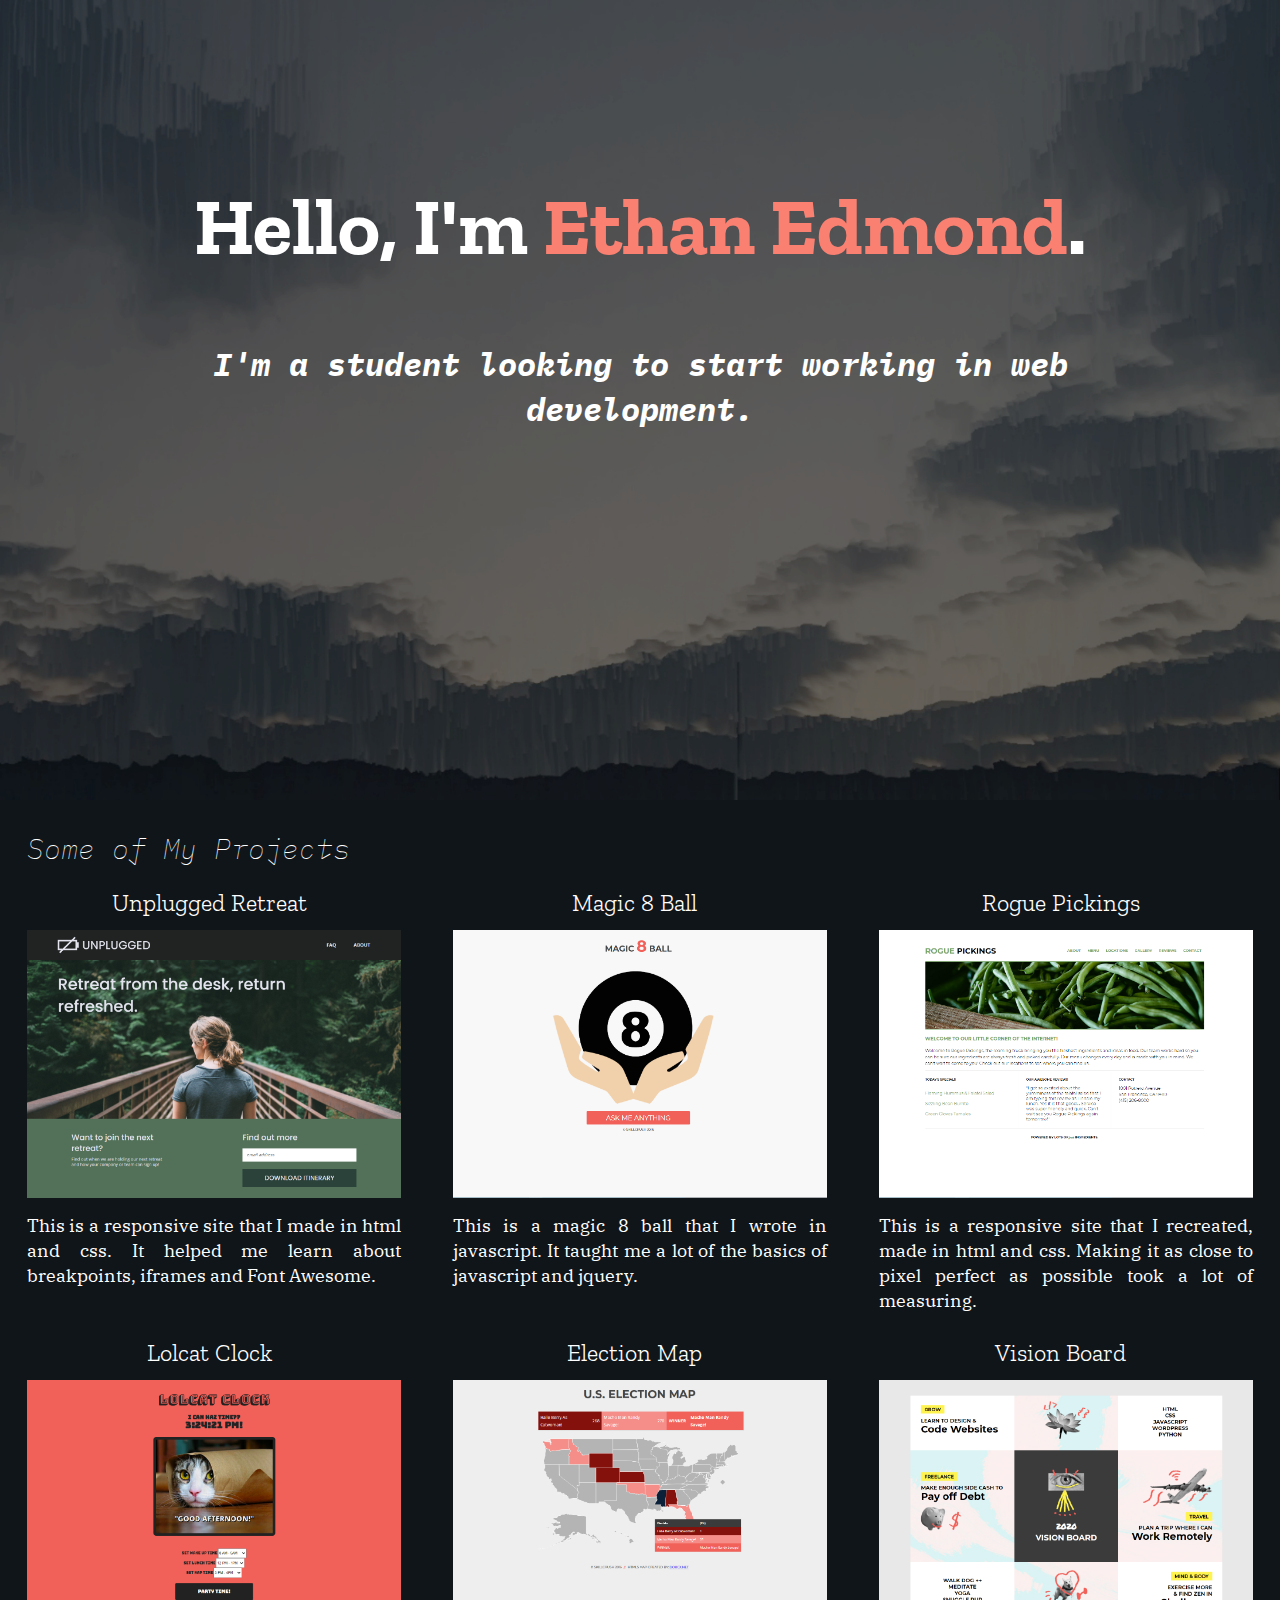
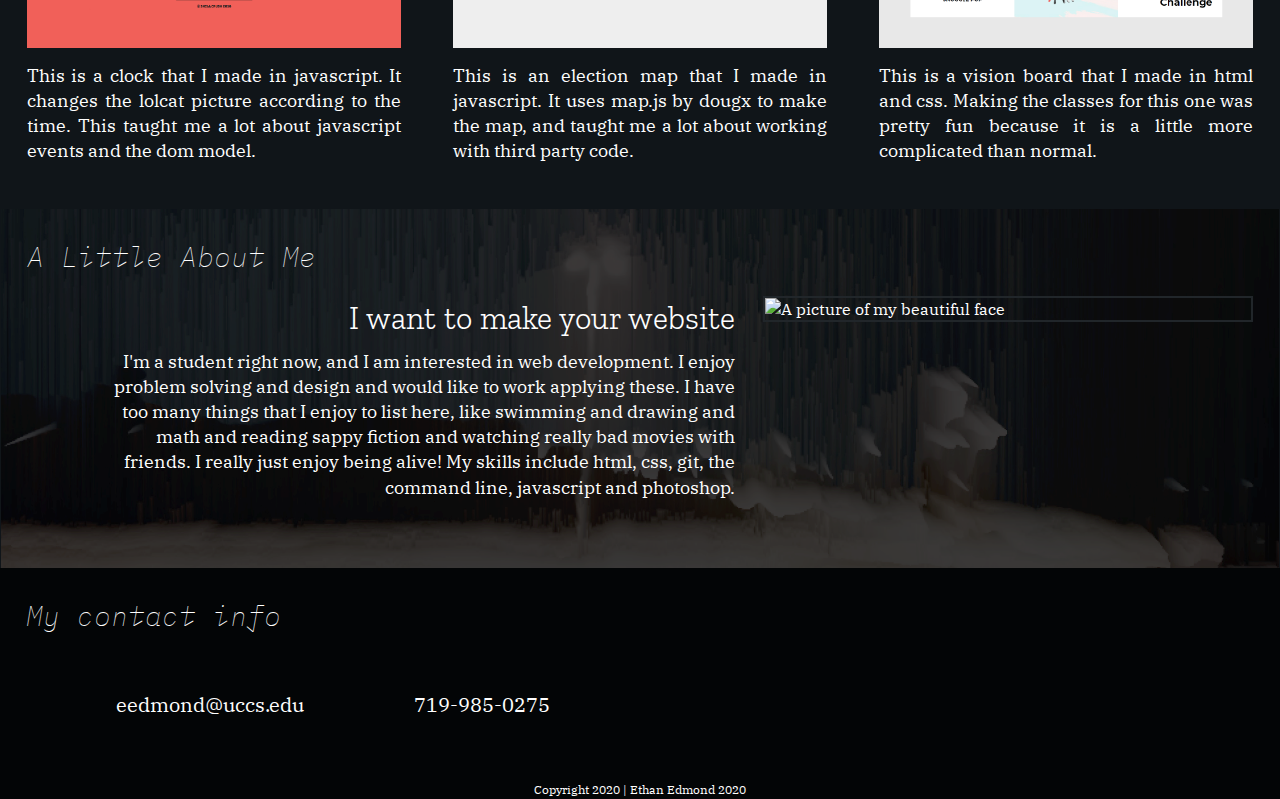
==== commit a2337f4b: "Added 'a lot'" ====
--- a/index.html
+++ b/index.html
@@ -120,7 +120,7 @@
             <div class="project-content">
               <p>
                 This is a clock that I made in javascript. It changes the lolcat
-                picture according to the time. This taught me about javascript
+                picture according to the time. This taught me a lot about javascript
                 events and the dom model.
               </p>
             </div>
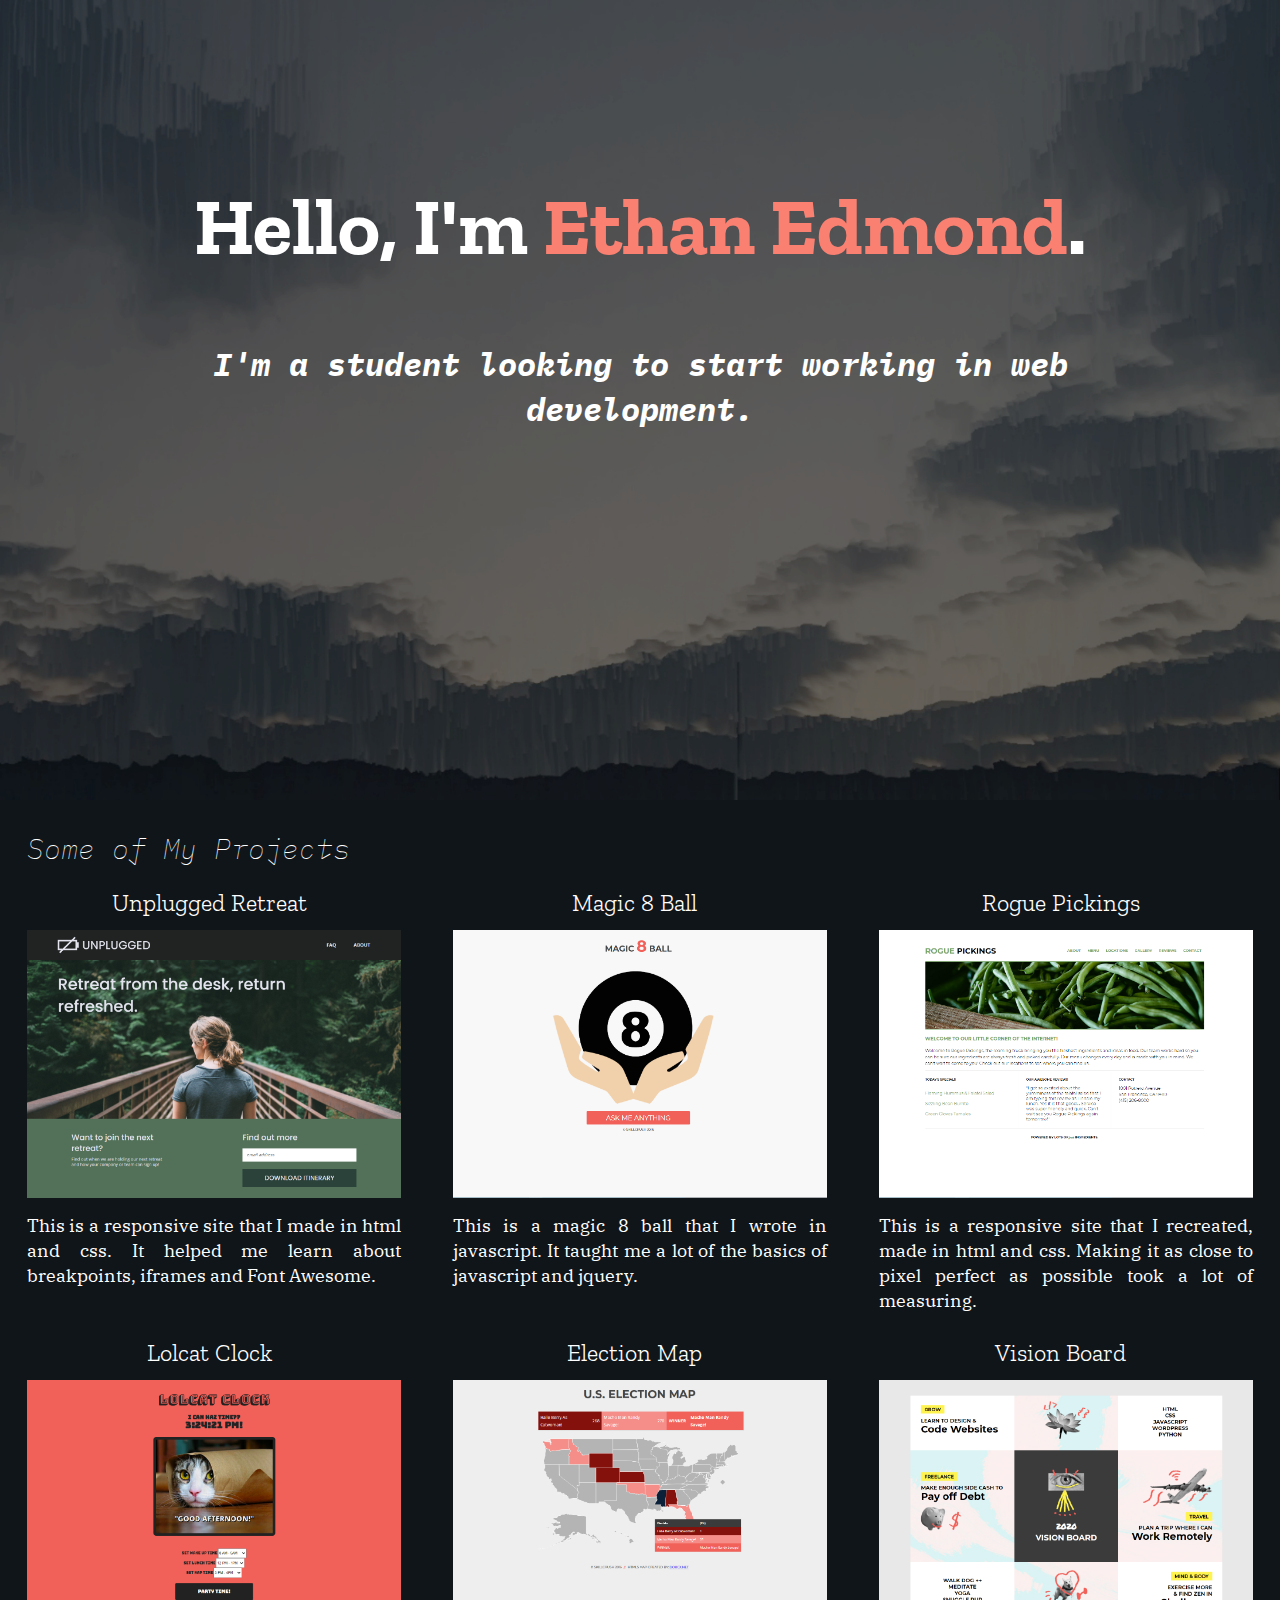
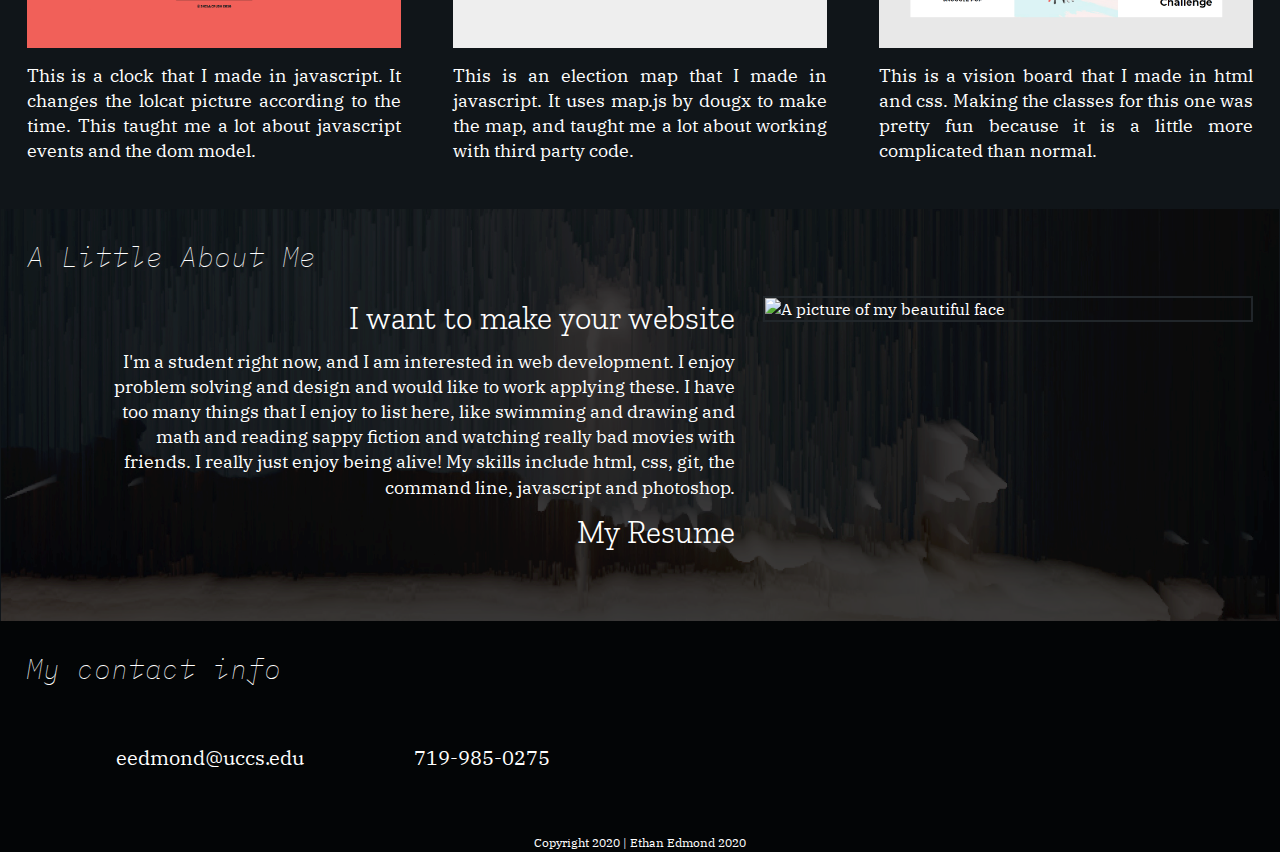
==== commit dda84b8b: "Added resume to site" ====
--- a/index.html
+++ b/index.html
@@ -184,6 +184,11 @@
                 alive! My skills include html, css, git, the command line,
                 javascript and photoshop.
               </p>
+              <h3>
+                <a href="files/Ethan_Edmond_Resume.pdf" download="Ethan_Edmond_Resume.pdf">
+                  My Resume
+                </a>
+              </h3>
             </div>
             <img src="img/head3-comp.png" alt="A picture of my beautiful face">
           </div>
